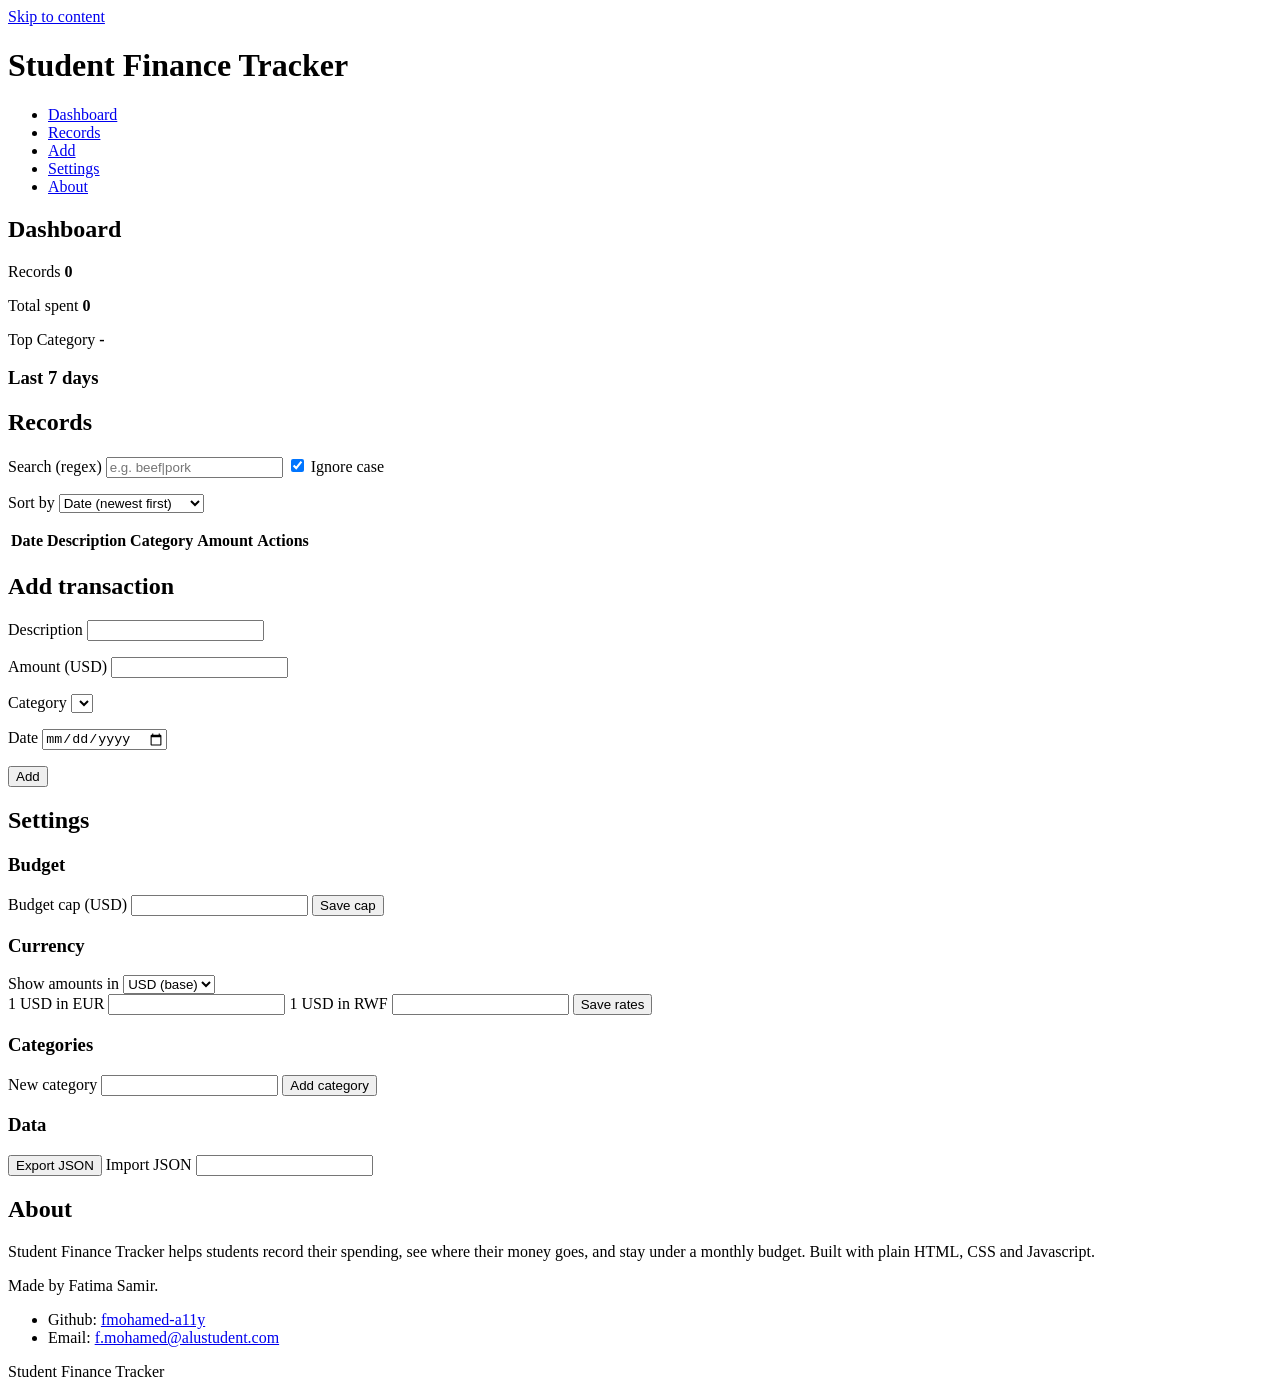
==== index.html @ ebe2731f "finished the main html page for the semantic html milestone" ====
<!DOCTYPE html>
<html lang="en">
<head>
    <meta charset="UTF-8">
    <meta name="viewport" content="width=device-width, initial-scale=1.0">
    <title>Student Finance Tracker</title>
    <link rel="stylesheet" href="styles/main.css">
    <!-- <link rel="icon" href=""> -->
</head>
<body>
    <a href="#main" class="skip-link">Skip to content</a>
    <header>
        <h1>Student Finance Tracker</h1>
        <nav aria-label="Main">
            <ul>
                <li><a href="#dashboard">Dashboard</a></li>
                <li><a href="#records">Records</a></li>
                <li><a href="#add">Add</a></li>
                <li><a href="#settings">Settings</a></li>
                <li><a href="#about">About</a></li>
            </ul>
        </nav>
    </header>

    <main id="main" tabindex="-1">
        <section id="dashboard" aria-labelledby="dashboard-title">
            <h2 id="dashboard-title">Dashboard</h2>
            <div class="stats">
                <p class="stat">Records <strong id="stat-count">0</strong></p>
                <p class="stat">Total spent <strong id="stat-total">0</strong></p>
                <p class="stat">Top Category <strong id="stat-top">-</strong></p>
            </div>
            <h3>Last 7 days</h3>
            <ul id="chart" class="chart" aria-label="spending in the last 7 days"></ul>
            <p id="cap-message" class="cap" role="status" aria-live="polite"></p>
        </section>

        <section id="records" aria-label="records-title">
            <h2 id="records-title">Records</h2>
            <div class="toolbar">
                <label for="search-input">Search (regex)</label>
                <input type="text" name="search" id="search-input" placeholder="e.g. beef|pork">

                <label><input type="checkbox" id="search-case" checked> Ignore case</label>

                <p id="search-error" role="status" aria-live="polite"></p>
                <label for="sort-select">Sort by</label>
                <select id="sort-select">
                    <option value="date-desc">Date (newest first)</option>
                    <option value="date-asc">Date (oldest first)</option>
                    <option value="description-asc">Description (A-Z)</option>
                    <option value="description-desc">Description (A-Z)</option>
                    <option value="amount-asc">Amount (low to high)</option>
                    <option value="amount-desc">Amount (high to low)</option>
                </select>
            </div>
            <p id="records-status" role="status" aria-live="polite"></p>
            <table>
                <thead>
                    <tr>
                        <th scope="col">Date</th>
                        <th scope="col">Description</th>
                        <th scope="col">Category</th>
                        <th scope="col">Amount</th>
                        <th scope="col">Actions</th>
                    </tr>
                </thead>
                <tbody id="records-body"></tbody>
            </table>
            <p id="empty-state" hidden>No transactions yet. Add your first one below.</p>
        </section>

        <section id="add" aria-labelledby="add-title">
            <h2 id="add-title">Add transaction</h2>
            <form id="record-form" novalidate>
                <label for="description">Description</label>
                <input type="text" id="description" aria-describedby="description-error">
                <p id="description-error" class="error"></p>
                <label for="amount">Amount (USD)</label>
                <input type="text" id="amount" inputmode="decimal" aria-describedby="amount-error">
                <p id="amount-error" class="error"></p>
                <label for="category">Category</label>
                <select id="category" aria-describedby="category-error"></select>
                <p id="category-error" class="error"></p>
                <label for="date">Date</label>
                <input type="date" id="date" aria-describedby="date-error">
                <p id="date-error" class="error"></p>
                <button type="submit">Add</button>
                <p id="form-status" role="status" aria-live="polite"></p>
            </form>
        </section>

        <section id="settings" aria-labelledby="settings-title">
            <h2 id="settings-title">Settings</h2>
            <p id="settings-status" role="status" aria-live="polite"></p>
            <h3>Budget</h3>

            <form id="cap-form">
                <label for="cap-input">Budget cap (USD)</label>
                <input type="text" id="cap-input" inputmode="decimal">
                <button type="submit">Save cap</button>
            </form>

            <h3>Currency</h3>
            <label for="Currency-select">Show amounts in</label>
            <select id="currency-select">
                <option value="USD">USD (base)</option>
                <option value="EUR">EUR</option>
                <option value="RWF">RWF</option>
            </select>

            <form id="rates-form">
                <label for="rate-eur">1 USD in EUR</label>
                <input type="text" id="rate-eur" inputmode="decimal">
                <label for="rate-rwf">1 USD in RWF</label>
                <input type="text" id="rate-rwf" inputmode="decimal">
                <button type="submit">Save rates</button>
            </form>
            <h3>Categories</h3>
            <ul id="category-list"></ul>
            <form id="category-form">
                <label for="new-category">New category</label>
                <input type="text" id="new-category">
                <button type="submit">Add category</button>
            </form>
            <h3>Data</h3>
            <button type="button" id="export-btn">Export JSON</button>
            <label for="import-file">Import JSON</label>
            <input type="text" id="import-file" accept=".json,application/json">
        </section>

        <section id="about" aria-labelledby="about-title">
            <h2 id="about-title">About</h2>
            <p>Student Finance Tracker helps students record their spending, see where their money goes, and stay under a monthly budget. Built with plain HTML, CSS and Javascript.</p>
            <p>Made by Fatima Samir.</p>
            <ul>
                <li>Github: <a href="https://github.com/fmohamed-a11y">fmohamed-a11y</a></li>
                <li>Email: <a href="mailto:f.mohamed@alustudent.com">f.mohamed@alustudent.com</a></li>
            </ul>
        </section>
    </main>
    <footer><p>Student Finance Tracker</p></footer>
    <script type="module" src="scripts/main.js"></script>
</body>
</html>
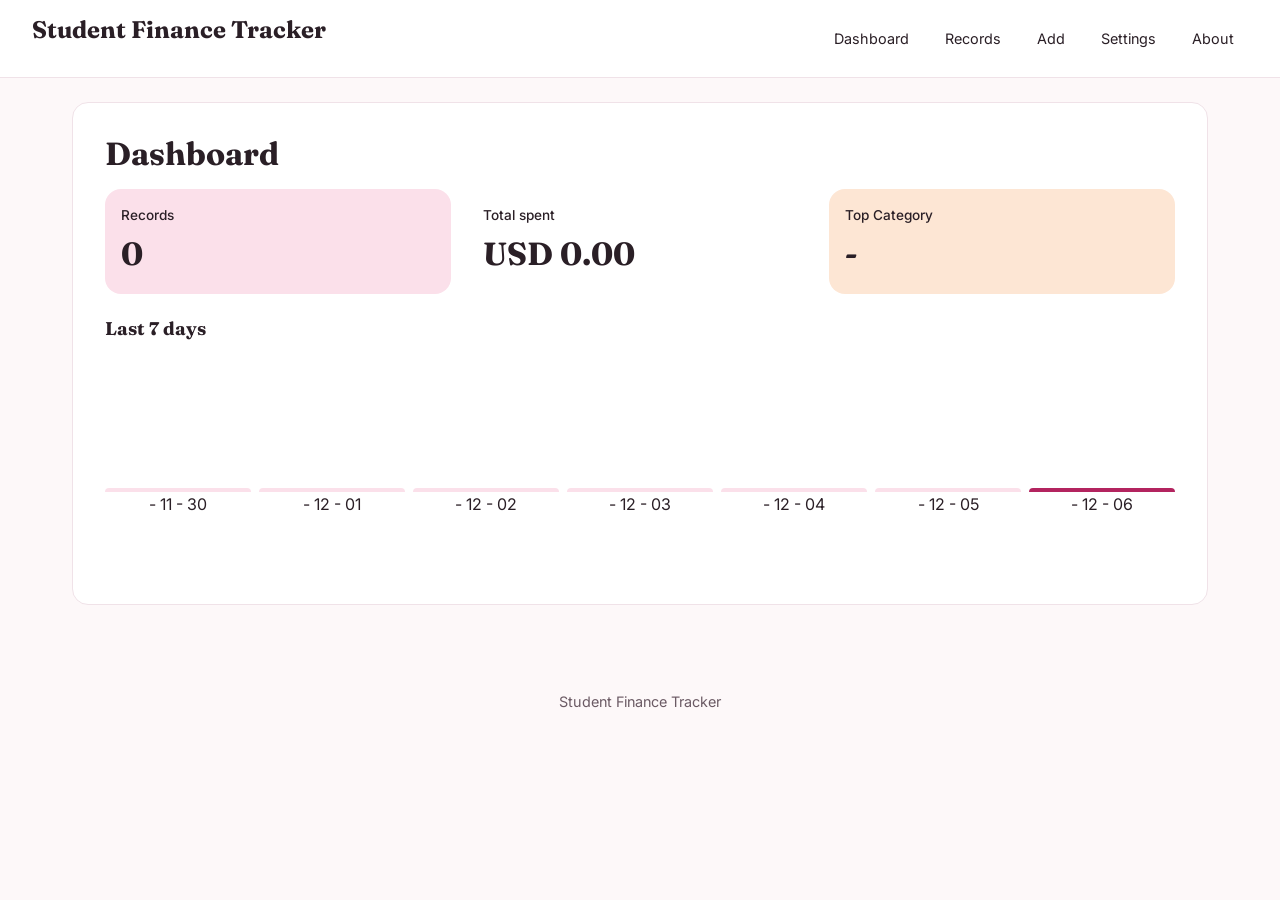
==== commit 3865272f: "updated the import file field to be a file type" ====
--- a/index.html
+++ b/index.html
@@ -76,15 +76,19 @@
                 <label for="description">Description</label>
                 <input type="text" id="description" aria-describedby="description-error">
                 <p id="description-error" class="error"></p>
+
                 <label for="amount">Amount (USD)</label>
                 <input type="text" id="amount" inputmode="decimal" aria-describedby="amount-error">
                 <p id="amount-error" class="error"></p>
+
                 <label for="category">Category</label>
                 <select id="category" aria-describedby="category-error"></select>
                 <p id="category-error" class="error"></p>
+
                 <label for="date">Date</label>
                 <input type="date" id="date" aria-describedby="date-error">
                 <p id="date-error" class="error"></p>
+                
                 <button type="submit">Add</button>
                 <p id="form-status" role="status" aria-live="polite"></p>
             </form>
@@ -126,7 +130,7 @@
             <h3>Data</h3>
             <button type="button" id="export-btn">Export JSON</button>
             <label for="import-file">Import JSON</label>
-            <input type="text" id="import-file" accept=".json,application/json">
+            <input type="file" id="import-file" accept=".json,application/json">
         </section>
 
         <section id="about" aria-labelledby="about-title">
--- a/styles/main.css
+++ b/styles/main.css
@@ -0,0 +1,539 @@
+@import url('https://fonts.googleapis.com/css2?family=Fraunces:opsz,wght@9..144,600&family=Inter:wght@400;500;600&display=swap');
+
+:root {
+    --bg: #fdf8f9;
+    --surface: #ffffff;
+    --border: #f0e2e8;
+    --pink: #fbe0ea;
+    --lavender: #ece5f8;
+    --peach: #fde6d4;
+    --mint: #dff2e6;
+    --primary: #b3245f;
+    --primary-dark: #8f1a4b;
+    --text: #2a1f26;
+    --muted: #6b5a64;
+    --error: #c0263f;
+    --success: #2c7349;
+    --highlight: #fde68a;
+    --focus: #7c3aed;
+    --radius: 16px;
+    --radius-small: 10px;
+    --space-1: 8px;
+    --space-2: 16px;
+    --space-3: 24px;
+    --space-4: 32px;
+    --font-heading: 'Fraunces', Georgia, serif;
+    --font-body: 'Inter', system-ui, sans-serif; 
+}
+
+* {
+    box-sizing: border-box;
+}
+
+body {
+    margin: 0;
+    background: var(--bg);
+    color: var(--text);
+    font-family: var(--font-body);
+    font-size: 16px;
+    line-height: 1.5;
+}
+
+h1, h2, h3 {
+    font-family: var(--font-heading);
+    line-height: 1.2;
+    margin: 0 0 var(--space-2);
+}
+
+h1 {
+    font-size: 1.5rem;
+}
+h2 {
+    font-size: 1.75rem;
+}
+h3 {
+    font-size: 1.15rem;
+}
+
+section h3 {
+    margin-top: var(--space-3);
+}
+
+a {
+    color: var(--primary);
+}
+
+:focus-visible {
+    outline: 3px solid var(--focus);
+    outline-offset: 2px;
+}
+
+.visually-hidden {
+    position: absolute;
+    width: 1px;
+    height: 1px;
+    overflow: hidden;
+    clip: rect(0 0 0 0);
+    white-space: nowrap;
+}
+
+.skip-link {
+    position: absolute;
+    top: -100px;
+    left: var(--space-2);
+    background: var(--primary);
+    color: #fff;
+    padding: var(--space-1) var(--space-2);
+    border-radius: var(--radius-small);
+    z-index: 10;
+    transition: top 0.2s ease;
+}
+
+.skip-link:focus {
+    top: var(--space-2);
+}
+
+header {
+    background: var(--surface);
+    border-bottom: 1px solid var(--border);
+    padding: var(--space-2);
+}
+
+nav ul {
+    list-style: none;
+    margin: var(--space-1) 0 0;
+    padding: 0;
+    display: flex;
+    flex-wrap: wrap;
+    gap: var(--space-1);
+}
+
+nav a {
+    display: inline-block;
+    padding: 6px 14px;
+    border-radius: 1000px;
+    color: var(--text);
+    text-decoration: none;
+    font-size: 0.9rem;
+    transition: background 0.2s ease;
+}
+
+nav a:hover, nav a:focus-visible {
+    background: var(--pink);
+}
+
+main {
+    padding: var(--space-2);
+    max-width: 1200px;
+    margin: 0 auto;
+}
+
+main:focus {
+    outline: none;
+}
+/*
+main > section:target, main:not(:has(section:target)) > #dashboard {
+    display: none;
+}
+*/
+/*
+body:not(:has(section:target)) nav a[href="#dashboard"],
+body:has(#dashboard:target) nav a[href="#dashboard"],
+body:has(#records:target) nav a[href="#records"],
+body:has(#add:target) nav a[href="#add"],
+body:has(#settings:target) nav a[href="#settings"],
+body:has(#about:target) nav a[href="#about"] {
+    background: var(--pink);
+    color: var(--primary);
+}
+*/
+
+main > section {
+    display: none;
+}
+
+main > section:target {
+    display: block;
+}
+
+main:not(:has(> section:target)) > #dashboard {
+    display: block;
+}
+
+section {
+    background: var(--surface);
+    border: 1px solid var(--border);
+    border-radius: var(--radius);
+    padding: var(--space-3) var(--space-2);
+    margin-bottom: var(--space-3);
+}
+
+.stats {
+    display: flex;
+    flex-direction: column;
+    gap: var(--space-2);
+    margin-bottom: var(--space-3);
+}
+
+.stat {
+    margin: 0;
+    padding: var(--space-2);
+    border-radius: var(--radius);
+    font-size: 0.85rem;
+    font-weight: 500;
+    flex: 1;
+}
+
+.stat:nth-child(1) { background: var(--pink); }
+.stat:nth-child(2) { background: var(--lavendar); }
+.stat:nth-child(3) { background: var(--peach); }
+.stat strong {
+    display: block;
+    font-family: var(--font-heading);
+    font-size: 2rem;
+    margin-top: 4px;
+}
+
+.chart {
+    list-style: none;
+    margin: 0 0 var(--space-3);
+    padding: 0;
+    height: 160px;
+    display: flex;
+    align-items: flex-end;
+    gap: var(--space-1);
+}
+
+.bar-item {
+    flex: 1;
+    height: 100%;
+    display: flex;
+    flex-direction: column;
+    justify-content: flex-end;
+    align-items: center;
+}
+
+.bar {
+    width: 100%;
+    min-height: 4px;
+    background: var(--pink);
+    border-radius: 6px 6px 0 0;
+    transition: height 0.4s ease;
+}
+
+.bar-item:last-child .bar {
+    background: var(--primary);
+}
+
+.bar-label {
+    font-size: 0.75rem;
+    color: var(--muted);
+    margin-top: 4px;
+}
+
+.cap {
+    margin: 0;
+    padding: var(--space-2);
+    border-radius: var(--radius);
+    font-weight: 600;
+}
+
+.cap.under {
+    background: var(--mint);
+    color: var(--success);
+}
+
+.cap.over {
+    background: #fff1f3;
+    color: var(--error);
+    border: 2px solid var(--error);
+}
+
+label {
+    display: block;
+    font-size: 0.9rem;
+    font-weight: 600;
+    margin: var(--space-2) 0 6px;
+}
+
+input[type="text"], input[type="date"], select {
+    width: 100%;
+    padding: 10px 12px;
+    font: inherit;
+    color: var(--text);
+    background: var(--surface);
+    border: 1px solid var(--border);
+    border-radius: var(--radius-small);
+}
+
+input[aria-invalid="true"] {
+    border: 2px solid var(--error);
+    background: #fff5f6;
+}
+
+.error {
+    color: var(--error);
+    font-size: 0.85rem;
+    min-height: 1.2em;
+    margin: 4px 0 0;
+}
+
+button {
+    font: inherit;
+    font-weight: 600;
+    cursor: pointer;
+    padding: 10px 18px;
+    border-radius: 1000px;
+    border: 1px solid var(--primary);
+    background: var(--primary);
+    color: #fff;
+    margin-top: var(--space-2);
+    transition: background 0.2s ease, transform 0.1s ease;
+}
+
+button:hover {
+    background: var(--primary-dark);
+}
+button:active {
+    transform: scale(0.97);
+}
+[role="status"] {
+    min-height: 1.2em;
+    color: var(--muted);
+    font-size: 0.9rem;
+}
+
+.toolbar {
+    background: var(--bg);
+    border-radius: var(--radius);
+    padding: var(--space-2);
+    margin-bottom: var(--space-2);
+}
+
+.toolbar label:has(input[type="checkbox"]) {
+    display: flex;
+    align-items: center;
+    gap: var(--space-1);
+    font-weight: 500;
+}
+
+#search-error {
+    color: var(--error);
+}
+
+mark {
+    background: var(--highlight);
+    color: var(--text);
+    padding: 0 2px;
+    border-radius: 3px;
+}
+
+table {
+    width: 100%;
+    border-collapse: collapse
+}
+
+thead {
+    position: absolute;
+    width: 1px;
+    height: 1px;
+    overflow: hidden;
+    clip: rect(0 0 0 0);
+}
+
+tbody tr {
+    display: block;
+    border: 1px solid var(--border);
+    border-radius: var(--radius);
+    padding: var(--space-2);
+    margin-bottom: var(--space-2);
+}
+
+tbody td {
+    display: flex;
+    justify-content: space-between;
+    gap: var(--space-2);
+    padding: 4px 0;
+}
+
+tbody td::before {
+    content: attr(data-label);
+    font-weight: 600;
+    color: var(--muted);
+    font-size: 0.85rem;
+}
+
+td.actions button {
+    margin: 0 0 0 var(--space-1);
+    padding: 6px 14px;
+    font-size: 0.85rem;
+    background: var(--surface);
+    color: var(--text);
+    border-color: var(--border);
+}
+
+td.actions button[data-action="delete"] {
+    color: var(--error);
+}
+
+td.actions button[data-action="save"] {
+    background: var(--primary);
+    color: #fff;
+    border-color: var(--primary);
+}
+
+tr.editing {
+    background: var(--lavendar);
+    border: 2px solid var(--focus);
+}
+
+tr.editing input {
+    max-width: 60%;
+}
+
+#empty-state {
+    background: var(--lavendar);
+    border-radius: var(--radius);
+    padding: var(--space-3);
+    text-align: center;
+    font-weight: 600;
+}
+
+#category-list {
+    display: flex;
+    flex-wrap: wrap;
+    gap: var(--space-1);
+    padding: 0;
+    list-style: none;
+}
+
+#category-list li {
+    background: var(--pink);
+    padding: 4px 12px;
+    border-radius: 1000px;
+    font-size: 0.85rem;
+}
+
+#about {
+    background: var(--pink);
+}
+
+footer {
+    text-align: center;
+    color: var(--muted);
+    padding: var(--space-3);
+    font-size: 0.9rem;
+}
+
+@media (min-width: 768px) {
+    header {
+        display: flex;
+        justify-content: space-between;
+        align-items: center;
+        padding: var(--space-2) var(--space-4);
+    }
+    nav ul {
+        margin: 0;
+    }
+    main {
+        padding: var(--space-3) var(--space-4);
+    }
+    section {
+        padding: var(--space-4);
+    }
+
+    .stats {
+        flex-direction: row;
+        flex-wrap: wrap;
+    }
+
+    .stat {
+        flex: 1 1 calc(50% - var(--space-2))
+    }
+
+    h2 { font-size: 2rem; }
+}
+
+@media (min-width: 1024px) {
+    .stat {
+        flex: 1 1 0;
+    }
+
+    .toolbar {
+        display: flex;
+        flex-wrap: wrap;
+        align-items: center;
+        gap: var(--space-2);
+    }
+
+    .toolbar label {
+        margin: 0;
+    }
+
+    .toolbar input[type="text"], .toolbar select {
+        width: auto;
+        flex: 1;
+    }
+
+    #search-error {
+        flex-basis: 100%;
+        margin: 0;
+    }
+
+    thead {
+        position: static;
+        width: auto;
+        height: auto;
+        overflow: visible;
+        clip: auto;
+    }
+
+    thead th {
+        text-align: left;
+        font-size: 0.8rem;
+        color: var(--muted);
+        background: var(--bg);
+        padding: 12px;
+    }
+
+    tbody tr {
+        display: table-row;
+        border: none;
+        border-bottom: 1px solid var(--border);
+    }
+
+    tbody td {
+        display: table-cell;
+        padding: 12px;
+        vertical-align: middle;
+    }
+
+    tbody td::before {
+        content: none;
+    }
+
+    tr.editing {
+        outline: 2px solid var(--focus);
+    }
+
+    tr.editing input {
+        max-width: 100%;
+    }
+
+    #record-form {
+        /*display: grid;
+        grid-template-columns: 1fr 1fr;
+        column-gap: var(--space-3);*/
+    }
+
+    #record-form button, #record-form #form-status {
+        grid-column: 1 / -1;
+        justify-self: start;
+    }
+}
+
+@media (preferes-reduced-motion: reduce) {
+    * {
+        transition: none !important;
+    }
+}
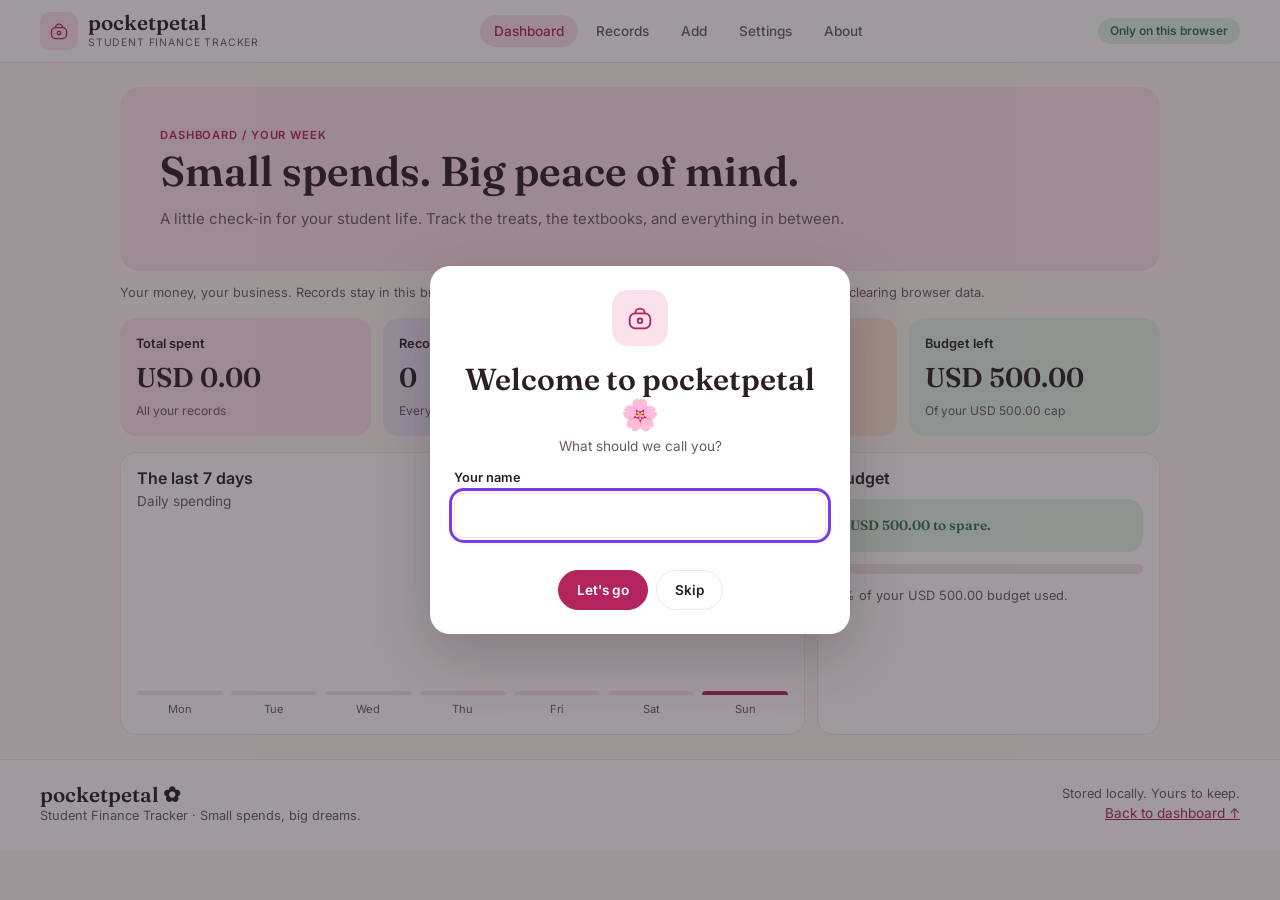
==== commit dbee236c: "updating remaing files" ====
--- a/index.html
+++ b/index.html
@@ -1,149 +1,306 @@
 <!DOCTYPE html>
 <html lang="en">
 <head>
-    <meta charset="UTF-8">
-    <meta name="viewport" content="width=device-width, initial-scale=1.0">
-    <title>Student Finance Tracker</title>
-    <link rel="stylesheet" href="styles/main.css">
-    <!-- <link rel="icon" href=""> -->
+  <meta charset="UTF-8">
+  <meta name="viewport" content="width=device-width, initial-scale=1.0">
+  <meta name="author" content="Fatma Samir">
+  <title>pocketpetal · Student Finance Tracker</title>
+  <link rel="icon" href="data:,">
+  <link rel="stylesheet" href="styles/main.css">
 </head>
 <body>
-    <a href="#main" class="skip-link">Skip to content</a>
-    <header>
-        <h1>Student Finance Tracker</h1>
-        <nav aria-label="Main">
-            <ul>
-                <li><a href="#dashboard">Dashboard</a></li>
-                <li><a href="#records">Records</a></li>
-                <li><a href="#add">Add</a></li>
-                <li><a href="#settings">Settings</a></li>
-                <li><a href="#about">About</a></li>
-            </ul>
-        </nav>
-    </header>
-
-    <main id="main" tabindex="-1">
-        <section id="dashboard" aria-labelledby="dashboard-title">
-            <h2 id="dashboard-title">Dashboard</h2>
-            <div class="stats">
-                <p class="stat">Records <strong id="stat-count">0</strong></p>
-                <p class="stat">Total spent <strong id="stat-total">0</strong></p>
-                <p class="stat">Top Category <strong id="stat-top">-</strong></p>
-            </div>
-            <h3>Last 7 days</h3>
-            <ul id="chart" class="chart" aria-label="spending in the last 7 days"></ul>
-            <p id="cap-message" class="cap" role="status" aria-live="polite"></p>
-        </section>
-
-        <section id="records" aria-label="records-title">
-            <h2 id="records-title">Records</h2>
-            <div class="toolbar">
-                <label for="search-input">Search (regex)</label>
-                <input type="text" name="search" id="search-input" placeholder="e.g. beef|pork">
-
-                <label><input type="checkbox" id="search-case" checked> Ignore case</label>
-
-                <p id="search-error" role="status" aria-live="polite"></p>
-                <label for="sort-select">Sort by</label>
-                <select id="sort-select">
-                    <option value="date-desc">Date (newest first)</option>
-                    <option value="date-asc">Date (oldest first)</option>
-                    <option value="description-asc">Description (A-Z)</option>
-                    <option value="description-desc">Description (A-Z)</option>
-                    <option value="amount-asc">Amount (low to high)</option>
-                    <option value="amount-desc">Amount (high to low)</option>
-                </select>
-            </div>
-            <p id="records-status" role="status" aria-live="polite"></p>
-            <table>
-                <thead>
-                    <tr>
-                        <th scope="col">Date</th>
-                        <th scope="col">Description</th>
-                        <th scope="col">Category</th>
-                        <th scope="col">Amount</th>
-                        <th scope="col">Actions</th>
-                    </tr>
-                </thead>
-                <tbody id="records-body"></tbody>
-            </table>
-            <p id="empty-state" hidden>No transactions yet. Add your first one below.</p>
-        </section>
-
-        <section id="add" aria-labelledby="add-title">
-            <h2 id="add-title">Add transaction</h2>
-            <form id="record-form" novalidate>
-                <label for="description">Description</label>
-                <input type="text" id="description" aria-describedby="description-error">
-                <p id="description-error" class="error"></p>
-
-                <label for="amount">Amount (USD)</label>
-                <input type="text" id="amount" inputmode="decimal" aria-describedby="amount-error">
-                <p id="amount-error" class="error"></p>
-
-                <label for="category">Category</label>
-                <select id="category" aria-describedby="category-error"></select>
-                <p id="category-error" class="error"></p>
-
-                <label for="date">Date</label>
-                <input type="date" id="date" aria-describedby="date-error">
-                <p id="date-error" class="error"></p>
-                
-                <button type="submit">Add</button>
-                <p id="form-status" role="status" aria-live="polite"></p>
-            </form>
-        </section>
-
-        <section id="settings" aria-labelledby="settings-title">
-            <h2 id="settings-title">Settings</h2>
-            <p id="settings-status" role="status" aria-live="polite"></p>
-            <h3>Budget</h3>
-
-            <form id="cap-form">
-                <label for="cap-input">Budget cap (USD)</label>
-                <input type="text" id="cap-input" inputmode="decimal">
-                <button type="submit">Save cap</button>
-            </form>
-
-            <h3>Currency</h3>
-            <label for="Currency-select">Show amounts in</label>
-            <select id="currency-select">
-                <option value="USD">USD (base)</option>
-                <option value="EUR">EUR</option>
-                <option value="RWF">RWF</option>
+  <a href="#main" class="skip-link">Skip to content</a>
+
+  <header class="site-header">
+    <a href="#dashboard" class="brand">
+      <span class="brand-icon" aria-hidden="true">
+        <svg viewBox="0 0 32 32" width="22" height="22" fill="none" stroke="currentColor" stroke-width="2" stroke-linecap="round" stroke-linejoin="round">
+          <path d="M11 11a5 5 0 0 1 10 0"/>
+          <rect x="5" y="11" width="22" height="16" rx="6"/>
+          <circle cx="16" cy="19" r="2.5"/>
+        </svg>
+      </span>
+      <span>
+        <span class="brand-name">pocketpetal</span>
+        <span class="brand-sub">Student Finance Tracker</span>
+      </span>
+    </a>
+    <nav aria-label="Main">
+      <ul>
+        <li><a href="#dashboard">Dashboard</a></li>
+        <li><a href="#records">Records</a></li>
+        <li><a href="#add">Add</a></li>
+        <li><a href="#settings">Settings</a></li>
+        <li><a href="#about">About</a></li>
+      </ul>
+    </nav>
+    <p class="badge badge-mint">Only on this browser</p>
+  </header>
+
+  <main id="main" tabindex="-1">
+    <section id="dashboard" aria-labelledby="dashboard-title">
+      <div class="hero">
+        <p class="eyebrow">Dashboard / Your week</p>
+        <h1 id="dashboard-title">Small spends. Big peace of mind.</h1>
+        <p class="hero-text">A little check-in for your student life. Track the treats, the textbooks, and everything in between.</p>
+      </div>
+      <p class="note">Your money, your business. Records stay in this browser, with no account and no cloud sync. Export a backup before clearing browser data.</p>
+
+      <div class="stats">
+        <p class="stat stat-pink"><span class="stat-label">Total spent</span><strong id="stat-total">0</strong><span class="stat-note">All your records</span></p>
+        <p class="stat stat-lavender"><span class="stat-label">Records</span><strong id="stat-count">0</strong><span class="stat-note">Every little spend counts</span></p>
+        <p class="stat stat-peach"><span class="stat-label">Top category</span><strong id="stat-top">-</strong><span class="stat-note">Where most money went</span></p>
+        <p class="stat stat-mint"><span class="stat-label">Budget left</span><strong id="stat-left">0</strong><span class="stat-note" id="stat-left-note">Of your cap</span></p>
+      </div>
+
+      <div class="dash-grid">
+        <div class="card">
+          <h2 class="card-title">The last 7 days</h2>
+          <p class="card-sub">Daily spending</p>
+          <ul id="chart" class="chart" aria-label="Spending in the last 7 days"></ul>
+        </div>
+        <div class="card cap-card">
+          <h2 class="card-title">Budget</h2>
+          <p id="cap-message" class="cap" role="status" aria-live="polite"></p>
+          <div class="progress" aria-hidden="true"><span id="cap-bar" class="progress-bar"></span></div>
+          <p id="cap-detail" class="small"></p>
+        </div>
+      </div>
+    </section>
+
+    <section id="records" aria-labelledby="records-title">
+      <div class="section-head">
+        <span class="section-number" aria-hidden="true">02</span>
+        <div>
+          <p class="eyebrow">Records</p>
+          <h2 id="records-title">Your spending diary</h2>
+          <p class="section-sub">Find a spend, make a tweak, keep the story tidy.</p>
+        </div>
+      </div>
+
+      <div class="card toolbar">
+        <div class="field field-grow">
+          <label for="search-input">Search &amp; highlight (regex)</label>
+          <input type="text" id="search-input" placeholder="e.g. coffee|tea">
+        </div>
+        <div class="field">
+          <label for="sort-select">Sort by</label>
+          <select id="sort-select">
+            <option value="date-desc">Date (newest first)</option>
+            <option value="date-asc">Date (oldest first)</option>
+            <option value="description-asc">Description (A-Z)</option>
+            <option value="description-desc">Description (Z-A)</option>
+            <option value="amount-asc">Amount (low to high)</option>
+            <option value="amount-desc">Amount (high to low)</option>
+          </select>
+        </div>
+        <label class="check"><input type="checkbox" id="search-case" checked> Ignore case</label>
+        <p id="search-error" class="error" role="status" aria-live="polite"></p>
+      </div>
+
+      <p id="records-status" role="status" aria-live="polite"></p>
+
+      <div class="card table-card">
+        <table>
+          <thead>
+            <tr><th scope="col">Date</th><th scope="col">Description</th><th scope="col">Category</th><th scope="col">Amount</th><th scope="col">Actions</th></tr>
+          </thead>
+          <tbody id="records-body"></tbody>
+        </table>
+        <p id="records-total" class="table-total"></p>
+      </div>
+
+      <div id="empty-state" class="empty" hidden>
+        <p class="eyebrow">A fresh diary</p>
+        <p class="empty-title">No records yet. Your first spend starts the story.</p>
+        <a href="#add" class="button-link">Add first spend</a>
+      </div>
+    </section>
+
+    <section id="add" aria-labelledby="add-title">
+      <div class="section-head">
+        <span class="section-number" aria-hidden="true">03</span>
+        <div>
+          <p class="eyebrow">Add transaction</p>
+          <h2 id="add-title">Log a little spend</h2>
+          <p class="section-sub">The small stuff adds up. Give it a place in your diary.</p>
+        </div>
+      </div>
+
+      <div class="add-grid">
+        <form id="record-form" class="card" novalidate>
+          <div class="field form-wide">
+            <label for="description">Description</label>
+            <input type="text" id="description" aria-describedby="description-error">
+            <p id="description-error" class="error"></p>
+          </div>
+          <div class="field">
+            <label for="amount">Amount (USD)</label>
+            <input type="text" id="amount" inputmode="decimal" aria-describedby="amount-error">
+            <p id="amount-error" class="error"></p>
+          </div>
+          <div class="field">
+            <label for="category">Category</label>
+            <select id="category" aria-describedby="category-error"></select>
+            <p id="category-error" class="error"></p>
+          </div>
+          <div class="field">
+            <label for="date">Date</label>
+            <input type="date" id="date" aria-describedby="date-error">
+            <p id="date-error" class="error"></p>
+          </div>
+          <div class="form-wide">
+            <button type="submit">Add transaction</button>
+            <p id="form-status" role="status" aria-live="polite"></p>
+          </div>
+        </form>
+
+        <aside class="tip" aria-label="Tip">
+          <span class="tip-icon" aria-hidden="true">✿</span>
+          <h3>Tiny habits, happy wallet.</h3>
+          <p>Log it while it's fresh. Your saved spend updates the diary, chart, and budget together.</p>
+        </aside>
+      </div>
+    </section>
+
+    <section id="settings" aria-labelledby="settings-title">
+      <div class="section-head">
+        <span class="section-number" aria-hidden="true">04</span>
+        <div>
+          <p class="eyebrow">Settings</p>
+          <h2 id="settings-title">Make it yours</h2>
+          <p class="section-sub">A budget that fits your life, not the other way around.</p>
+        </div>
+      </div>
+
+      <p id="settings-status" role="status" aria-live="polite"></p>
+
+      <div class="settings-grid">
+        <div class="card">
+          <h3>Your name</h3>
+          <form id="name-form">
+            <label for="name-input">Name</label>
+            <input type="text" id="name-input">
+            <button type="submit">Save name</button>
+          </form>
+        </div>
+
+        <div class="card">
+          <h3>Budget &amp; gentle warnings</h3>
+          <form id="cap-form">
+            <label for="cap-input">Budget cap (USD)</label>
+            <input type="text" id="cap-input" inputmode="decimal">
+            <label for="warn-select">Warn me at</label>
+            <select id="warn-select">
+              <option value="50">50% of my budget</option>
+              <option value="75">75% of my budget</option>
+              <option value="90">90% of my budget</option>
             </select>
-
-            <form id="rates-form">
-                <label for="rate-eur">1 USD in EUR</label>
-                <input type="text" id="rate-eur" inputmode="decimal">
-                <label for="rate-rwf">1 USD in RWF</label>
-                <input type="text" id="rate-rwf" inputmode="decimal">
-                <button type="submit">Save rates</button>
-            </form>
-            <h3>Categories</h3>
-            <ul id="category-list"></ul>
-            <form id="category-form">
-                <label for="new-category">New category</label>
-                <input type="text" id="new-category">
-                <button type="submit">Add category</button>
-            </form>
-            <h3>Data</h3>
-            <button type="button" id="export-btn">Export JSON</button>
-            <label for="import-file">Import JSON</label>
-            <input type="file" id="import-file" accept=".json,application/json">
-        </section>
-
-        <section id="about" aria-labelledby="about-title">
-            <h2 id="about-title">About</h2>
-            <p>Student Finance Tracker helps students record their spending, see where their money goes, and stay under a monthly budget. Built with plain HTML, CSS and Javascript.</p>
-            <p>Made by Fatima Samir.</p>
-            <ul>
-                <li>Github: <a href="https://github.com/fmohamed-a11y">fmohamed-a11y</a></li>
-                <li>Email: <a href="mailto:f.mohamed@alustudent.com">f.mohamed@alustudent.com</a></li>
-            </ul>
-        </section>
-    </main>
-    <footer><p>Student Finance Tracker</p></footer>
-    <script type="module" src="scripts/main.js"></script>
+            <button type="submit">Save budget</button>
+          </form>
+        </div>
+
+        <div class="card">
+          <h3>Currencies &amp; rates</h3>
+          <label for="currency-select">Show amounts in</label>
+          <select id="currency-select">
+            <option value="USD">USD (base)</option>
+            <option value="EUR">EUR</option>
+            <option value="RWF">RWF</option>
+          </select>
+          <form id="rates-form">
+            <label for="rate-eur">1 USD in EUR</label>
+            <input type="text" id="rate-eur" inputmode="decimal">
+            <label for="rate-rwf">1 USD in RWF</label>
+            <input type="text" id="rate-rwf" inputmode="decimal">
+            <button type="submit">Save rates</button>
+          </form>
+        </div>
+
+        <div class="card">
+          <h3>Your categories</h3>
+          <ul id="category-list" class="pill-list"></ul>
+          <form id="category-form">
+            <label for="new-category">New category name</label>
+            <input type="text" id="new-category" placeholder="e.g. Personal care">
+            <button type="submit">Add category</button>
+          </form>
+        </div>
+
+        <div class="card card-wide">
+          <h3>Import, export &amp; a little safety net</h3>
+          <p class="card-sub">Browser-only means no automatic recovery. Keep a copy somewhere safe.</p>
+          <button type="button" id="sample-btn">Load sample data</button>
+          <button type="button" id="export-btn">Export JSON</button>
+          <label for="import-file">Restore a JSON backup</label>
+          <input type="file" id="import-file" accept=".json,application/json">
+          <p class="habit"><span class="chip">Suggested habit</span> Make Sunday your backup day. A tiny export is a big safety net.</p>
+        </div>
+      </div>
+    </section>
+
+    <section id="about" aria-labelledby="about-title">
+      <div class="section-head">
+        <span class="section-number" aria-hidden="true">05</span>
+        <div>
+          <p class="eyebrow">About</p>
+          <h2 id="about-title">A pocket-sized bit of calm</h2>
+          <p class="section-sub">About pocketpetal, your student finance tracker</p>
+        </div>
+      </div>
+
+      <div class="about-card">
+        <div>
+          <h3>Less money stress. More student life.</h3>
+          <p>pocketpetal is a one-page spending diary for students. Record purchases, see where your money goes, and get a nudge before you go over budget. Built with plain (vanilla) HTML, CSS and JavaScript.</p>
+          <p class="small">Nothing is sent to a server. Clearing site data removes your records, so your exported JSON backup is your way back.</p>
+        </div>
+        <div class="contact">
+          <h3>Contact</h3>
+          <p>Made by Fatma Samir.</p>
+          <ul>
+            <li>GitHub: <a href="https://github.com/fmohamed-a11y">fmohamed-a11y</a></li>
+            <li>Email: <a href="mailto:f.mohamed@alustudent.com">f.mohamed@alustudent.com</a></li>
+          </ul>
+        </div>
+      </div>
+    </section>
+  </main>
+
+  <footer class="site-footer">
+    <div>
+      <p class="brand-name">pocketpetal ✿</p>
+      <p class="small">Student Finance Tracker · Small spends, big dreams.</p>
+    </div>
+    <div class="footer-right">
+      <p class="small">Stored locally. Yours to keep.</p>
+      <a href="#dashboard">Back to dashboard ↑</a>
+    </div>
+  </footer>
+
+  <dialog id="welcome" class="welcome" aria-labelledby="welcome-title">
+    <form id="welcome-form" novalidate>
+      <span class="brand-icon brand-icon-large" aria-hidden="true">
+        <svg viewBox="0 0 32 32" width="30" height="30" fill="none" stroke="currentColor" stroke-width="2" stroke-linecap="round" stroke-linejoin="round">
+          <path d="M11 11a5 5 0 0 1 10 0"/>
+          <rect x="5" y="11" width="22" height="16" rx="6"/>
+          <circle cx="16" cy="19" r="2.5"/>
+        </svg>
+      </span>
+      <h2 id="welcome-title">Welcome to pocketpetal 🌸</h2>
+      <p class="card-sub">What should we call you?</p>
+      <label for="welcome-name">Your name</label>
+      <input type="text" id="welcome-name" aria-describedby="welcome-error" autocomplete="given-name">
+      <p id="welcome-error" class="error" role="status" aria-live="polite"></p>
+      <div class="dialog-actions">
+        <button type="submit">Let's go</button>
+        <button type="button" id="welcome-skip" class="button-ghost">Skip</button>
+      </div>
+    </form>
+  </dialog>
+
+  <div id="toast" class="toast" role="status" aria-live="polite"></div>
+
+  <script type="module" src="scripts/main.js"></script>
 </body>
 </html>
--- a/styles/main.css
+++ b/styles/main.css
@@ -1,539 +1,1041 @@
 @import url('https://fonts.googleapis.com/css2?family=Fraunces:opsz,wght@9..144,600&family=Inter:wght@400;500;600&display=swap');
 
 :root {
-    --bg: #fdf8f9;
-    --surface: #ffffff;
-    --border: #f0e2e8;
-    --pink: #fbe0ea;
-    --lavender: #ece5f8;
-    --peach: #fde6d4;
-    --mint: #dff2e6;
-    --primary: #b3245f;
-    --primary-dark: #8f1a4b;
-    --text: #2a1f26;
-    --muted: #6b5a64;
-    --error: #c0263f;
-    --success: #2c7349;
-    --highlight: #fde68a;
-    --focus: #7c3aed;
-    --radius: 16px;
-    --radius-small: 10px;
-    --space-1: 8px;
-    --space-2: 16px;
-    --space-3: 24px;
-    --space-4: 32px;
-    --font-heading: 'Fraunces', Georgia, serif;
-    --font-body: 'Inter', system-ui, sans-serif; 
+  --bg: #fcf7f5;
+  --surface: #ffffff;
+  --border: #f1e4e8;
+
+  --pink: #fbe1ec;
+  --lavender: #ede6f9;
+  --peach: #fde5d6;
+  --mint: #def3e7;
+  --yellow: #fdf0a8;
+  --amber: #fff4d6;
+  --amber-text: #8a5a00;
+
+  --primary: #b3245f;
+  --primary-dark: #8f1a4b;
+  --text: #2a1f26;
+  --muted: #6b5a64;
+  --error: #c0263f;
+  --success: #2c7349;
+  --focus: #7c3aed;
+
+  --radius: 16px;
+  --radius-small: 10px;
+  --space-1: 8px;
+  --space-2: 16px;
+  --space-3: 24px;
+  --space-4: 40px;
+
+  --font-heading: 'Fraunces', Georgia, serif;
+  --font-body: 'Inter', system-ui, sans-serif;
 }
 
 * {
-    box-sizing: border-box;
+  box-sizing: border-box;
+}
+
+html {
+  scroll-behavior: smooth;
 }
 
 body {
-    margin: 0;
-    background: var(--bg);
-    color: var(--text);
-    font-family: var(--font-body);
-    font-size: 16px;
-    line-height: 1.5;
-}
-
-h1, h2, h3 {
-    font-family: var(--font-heading);
-    line-height: 1.2;
-    margin: 0 0 var(--space-2);
-}
-
-h1 {
-    font-size: 1.5rem;
-}
-h2 {
-    font-size: 1.75rem;
-}
+  margin: 0;
+  background: var(--bg);
+  color: var(--text);
+  font-family: var(--font-body);
+  font-size: 15px;
+  line-height: 1.5;
+}
+
+h1,
+h2,
 h3 {
-    font-size: 1.15rem;
-}
-
-section h3 {
-    margin-top: var(--space-3);
+  font-family: var(--font-heading);
+  font-weight: 600;
+  line-height: 1.15;
+  margin: 0;
+}
+
+h1 { font-size: 2rem; }
+h2 { font-size: 1.6rem; }
+h3 { font-size: 1.1rem; margin-bottom: var(--space-1); }
+
+p {
+  margin: 0;
 }
 
 a {
-    color: var(--primary);
+  color: var(--primary);
 }
 
 :focus-visible {
-    outline: 3px solid var(--focus);
-    outline-offset: 2px;
+  outline: 3px solid var(--focus);
+  outline-offset: 2px;
 }
 
 .visually-hidden {
-    position: absolute;
-    width: 1px;
-    height: 1px;
-    overflow: hidden;
-    clip: rect(0 0 0 0);
-    white-space: nowrap;
+  position: absolute;
+  width: 1px;
+  height: 1px;
+  overflow: hidden;
+  clip: rect(0 0 0 0);
+  white-space: nowrap;
 }
 
 .skip-link {
-    position: absolute;
-    top: -100px;
-    left: var(--space-2);
-    background: var(--primary);
-    color: #fff;
-    padding: var(--space-1) var(--space-2);
-    border-radius: var(--radius-small);
-    z-index: 10;
-    transition: top 0.2s ease;
+  position: absolute;
+  top: -100px;
+  left: var(--space-2);
+  background: var(--primary);
+  color: #fff;
+  padding: var(--space-1) var(--space-2);
+  border-radius: var(--radius-small);
+  z-index: 60;
+  transition: top 0.2s ease;
 }
 
 .skip-link:focus {
-    top: var(--space-2);
-}
-
-header {
-    background: var(--surface);
-    border-bottom: 1px solid var(--border);
-    padding: var(--space-2);
+  top: var(--space-2);
+}
+
+.site-header {
+  position: sticky;
+  top: 0;
+  z-index: 20;
+  display: flex;
+  flex-wrap: wrap;
+  align-items: center;
+  justify-content: space-between;
+  gap: 12px var(--space-2);
+  background: var(--surface);
+  border-bottom: 1px solid var(--border);
+  padding: 12px var(--space-2);
+}
+
+.brand {
+  display: flex;
+  align-items: center;
+  gap: 10px;
+  color: var(--text);
+  text-decoration: none;
+}
+
+.brand-icon {
+  display: grid;
+  place-items: center;
+  width: 38px;
+  height: 38px;
+  border-radius: var(--radius-small);
+  background: var(--pink);
+  color: var(--primary);
+}
+
+.brand-icon-large {
+  width: 56px;
+  height: 56px;
+  border-radius: var(--radius);
+  margin: 0 auto var(--space-2);
+}
+
+.brand-name {
+  display: block;
+  font-family: var(--font-heading);
+  font-size: 1.3rem;
+  font-weight: 600;
+  line-height: 1.1;
+}
+
+.brand-sub {
+  display: block;
+  font-size: 0.65rem;
+  letter-spacing: 0.08em;
+  text-transform: uppercase;
+  color: var(--muted);
+}
+
+nav {
+  order: 3;
+  width: 100%;
 }
 
 nav ul {
-    list-style: none;
-    margin: var(--space-1) 0 0;
-    padding: 0;
-    display: flex;
-    flex-wrap: wrap;
-    gap: var(--space-1);
+  list-style: none;
+  margin: 0;
+  padding: 0;
+  display: flex;
+  flex-wrap: wrap;
+  gap: 4px;
 }
 
 nav a {
-    display: inline-block;
-    padding: 6px 14px;
-    border-radius: 1000px;
-    color: var(--text);
-    text-decoration: none;
-    font-size: 0.9rem;
-    transition: background 0.2s ease;
-}
-
-nav a:hover, nav a:focus-visible {
-    background: var(--pink);
-}
-
-main {
-    padding: var(--space-2);
-    max-width: 1200px;
-    margin: 0 auto;
-}
-
-main:focus {
-    outline: none;
-}
-/*
-main > section:target, main:not(:has(section:target)) > #dashboard {
-    display: none;
-}
-*/
-/*
-body:not(:has(section:target)) nav a[href="#dashboard"],
+  display: inline-block;
+  padding: 6px 14px;
+  border-radius: 999px;
+  color: var(--muted);
+  text-decoration: none;
+  font-size: 0.85rem;
+  font-weight: 500;
+  transition: background 0.2s ease, color 0.2s ease;
+}
+
+nav a:hover,
+nav a:focus-visible {
+  background: var(--pink);
+  color: var(--primary);
+}
+
+body:not(:has(main > section:target)) nav a[href="#dashboard"],
 body:has(#dashboard:target) nav a[href="#dashboard"],
 body:has(#records:target) nav a[href="#records"],
 body:has(#add:target) nav a[href="#add"],
 body:has(#settings:target) nav a[href="#settings"],
 body:has(#about:target) nav a[href="#about"] {
-    background: var(--pink);
-    color: var(--primary);
-}
-*/
+  background: var(--pink);
+  color: var(--primary);
+}
+
+.badge {
+  font-size: 0.75rem;
+  font-weight: 600;
+  padding: 4px 12px;
+  border-radius: 999px;
+}
+
+.badge-mint {
+  background: var(--mint);
+  color: var(--success);
+}
+
+main {
+  max-width: 1120px;
+  margin: 0 auto;
+  padding: var(--space-2);
+}
+
+main:focus {
+  outline: none;
+}
 
 main > section {
-    display: none;
-}
-
-main > section:target {
-    display: block;
-}
-
+  display: none;
+  scroll-margin-top: 90px;
+  animation: rise 0.35s ease both;
+}
+
+main > section:target,
 main:not(:has(> section:target)) > #dashboard {
-    display: block;
-}
-
-section {
+  display: block;
+}
+
+.section-head {
+  display: flex;
+  gap: 12px;
+  align-items: flex-start;
+  margin-bottom: var(--space-2);
+}
+
+.section-number {
+  display: grid;
+  place-items: center;
+  min-width: 30px;
+  height: 30px;
+  border-radius: 8px;
+  background: var(--pink);
+  color: var(--primary);
+  font-size: 0.75rem;
+  font-weight: 600;
+}
+
+.eyebrow {
+  font-size: 0.7rem;
+  font-weight: 600;
+  letter-spacing: 0.08em;
+  text-transform: uppercase;
+  color: var(--primary);
+  margin-bottom: 4px;
+}
+
+.section-sub,
+.card-sub {
+  color: var(--muted);
+  font-size: 0.85rem;
+  margin-top: 4px;
+}
+
+.small {
+  font-size: 0.8rem;
+  color: var(--muted);
+}
+
+.card {
+  background: var(--surface);
+  border: 1px solid var(--border);
+  border-radius: var(--radius);
+  padding: var(--space-2);
+}
+
+.chip {
+  display: inline-block;
+  background: var(--surface);
+  border-radius: 999px;
+  padding: 3px 12px;
+  font-size: 0.75rem;
+  font-weight: 600;
+}
+
+.hero {
+  background: var(--pink);
+  border-radius: 20px;
+  padding: var(--space-3) var(--space-2);
+  margin-bottom: 12px;
+}
+
+.hero h1 {
+  margin-bottom: 12px;
+}
+
+.hero-text {
+  color: var(--muted);
+}
+
+.note {
+  font-size: 0.8rem;
+  color: var(--muted);
+  margin-bottom: var(--space-2);
+}
+
+.stats {
+  display: grid;
+  grid-template-columns: 1fr;
+  gap: 12px;
+  margin-bottom: var(--space-2);
+}
+
+.stat {
+  padding: var(--space-2);
+  border-radius: var(--radius);
+  transition: transform 0.2s ease;
+}
+
+.stat:hover {
+  transform: translateY(-3px);
+}
+
+.stat-label {
+  display: block;
+  font-size: 0.8rem;
+  font-weight: 600;
+}
+
+.stat strong {
+  display: block;
+  font-family: var(--font-heading);
+  font-size: 1.7rem;
+  font-weight: 600;
+  margin: 4px 0;
+  overflow-wrap: anywhere;
+}
+
+.stat-note {
+  display: block;
+  font-size: 0.75rem;
+  color: var(--muted);
+}
+
+.stat-pink { background: var(--pink); }
+.stat-lavender { background: var(--lavender); }
+.stat-peach { background: var(--peach); }
+.stat-mint { background: var(--mint); }
+
+.dash-grid {
+  display: grid;
+  grid-template-columns: 1fr;
+  gap: 12px;
+}
+
+.card-title {
+  font-family: var(--font-body);
+  font-size: 1rem;
+  font-weight: 600;
+  margin-bottom: 0;
+}
+
+.chart {
+  list-style: none;
+  margin: var(--space-2) 0 0;
+  padding: 0;
+  height: 190px;
+  display: flex;
+  align-items: flex-end;
+  gap: var(--space-1);
+}
+
+.bar-item {
+  flex: 1;
+  height: 100%;
+  display: flex;
+  flex-direction: column;
+  justify-content: flex-end;
+  align-items: center;
+}
+
+.bar-value {
+  font-size: 0.7rem;
+  font-weight: 600;
+  min-height: 1.2em;
+  margin-bottom: 4px;
+}
+
+.bar {
+  width: 100%;
+  min-height: 4px;
+  max-height: calc(100% - 40px);
+  background: var(--pink);
+  border-radius: 6px 6px 0 0;
+  transition: height 0.4s ease;
+}
+
+.bar-item:last-child .bar {
+  background: var(--primary);
+}
+
+.bar-label {
+  font-size: 0.7rem;
+  color: var(--muted);
+  margin-top: 6px;
+}
+
+.cap-card {
+  display: flex;
+  flex-direction: column;
+  gap: 12px;
+}
+
+.cap {
+  padding: var(--space-2);
+  border-radius: var(--radius);
+  font-family: var(--font-heading);
+  font-size: 1.25rem;
+  font-weight: 600;
+}
+
+.cap.under {
+  background: var(--mint);
+  color: var(--success);
+}
+
+.cap.warn {
+  background: var(--amber);
+  color: var(--amber-text);
+  border: 2px solid #f0c45c;
+}
+
+.cap.over {
+  background: #fff1f3;
+  color: var(--error);
+  border: 2px solid var(--error);
+}
+
+.progress {
+  height: 10px;
+  border-radius: 999px;
+  background: var(--border);
+  overflow: hidden;
+}
+
+.progress-bar {
+  display: block;
+  height: 100%;
+  width: 0;
+  background: var(--success);
+  border-radius: 999px;
+  transition: width 0.4s ease, background 0.4s ease;
+}
+
+.progress-bar.warn {
+  background: #e0a100;
+}
+
+.progress-bar.over {
+  background: var(--error);
+}
+
+label {
+  display: block;
+  font-size: 0.8rem;
+  font-weight: 600;
+  margin: 12px 0 6px;
+}
+
+input[type="text"],
+input[type="date"],
+select {
+  width: 100%;
+  padding: 10px 12px;
+  font: inherit;
+  color: var(--text);
+  background: var(--surface);
+  border: 1px solid var(--border);
+  border-radius: var(--radius-small);
+  transition: border-color 0.2s ease;
+}
+
+input[type="text"]:hover,
+input[type="date"]:hover,
+select:hover {
+  border-color: var(--primary);
+}
+
+input[aria-invalid="true"] {
+  border: 2px solid var(--error);
+  background: #fff5f6;
+}
+
+.error {
+  color: var(--error);
+  font-size: 0.8rem;
+  min-height: 1.2em;
+  margin-top: 4px;
+}
+
+button,
+.button-link {
+  display: inline-block;
+  font: inherit;
+  font-size: 0.85rem;
+  font-weight: 600;
+  cursor: pointer;
+  padding: 9px 18px;
+  border-radius: 999px;
+  border: 1px solid var(--primary);
+  background: var(--primary);
+  color: #fff;
+  text-decoration: none;
+  margin-top: 12px;
+  transition: background 0.2s ease, transform 0.1s ease;
+}
+
+button:hover,
+.button-link:hover {
+  background: var(--primary-dark);
+}
+
+button:active {
+  transform: scale(0.97);
+}
+
+.button-ghost {
+  background: var(--surface);
+  color: var(--text);
+  border-color: var(--border);
+}
+
+.button-ghost:hover {
+  background: var(--pink);
+}
+
+[role="status"] {
+  min-height: 1.2em;
+  color: var(--muted);
+  font-size: 0.85rem;
+}
+
+.toolbar {
+  margin-bottom: 12px;
+}
+
+.toolbar label {
+  margin-top: 0;
+}
+
+.toolbar .field {
+  margin-bottom: 12px;
+}
+
+.check {
+  display: flex;
+  align-items: center;
+  gap: var(--space-1);
+  font-weight: 500;
+}
+
+.check input {
+  width: 16px;
+  height: 16px;
+  accent-color: var(--primary);
+}
+
+#search-error {
+  color: var(--error);
+}
+
+mark {
+  background: var(--yellow);
+  color: var(--text);
+  padding: 0 2px;
+  border-radius: 3px;
+}
+
+.table-card {
+  padding: 0;
+  border: none;
+  background: transparent;
+}
+
+table {
+  width: 100%;
+  border-collapse: collapse;
+}
+
+thead {
+  position: absolute;
+  width: 1px;
+  height: 1px;
+  overflow: hidden;
+  clip: rect(0 0 0 0);
+}
+
+tbody tr {
+  display: block;
+  background: var(--surface);
+  border: 1px solid var(--border);
+  border-radius: var(--radius);
+  padding: 12px var(--space-2);
+  margin-bottom: 12px;
+}
+
+tbody td {
+  display: flex;
+  justify-content: space-between;
+  align-items: center;
+  gap: var(--space-2);
+  padding: 4px 0;
+}
+
+tbody td::before {
+  content: attr(data-label);
+  font-size: 0.75rem;
+  font-weight: 600;
+  color: var(--muted);
+}
+
+td[data-label="Amount"] {
+  font-weight: 600;
+}
+
+.pill {
+  display: inline-block;
+  background: var(--pink);
+  color: var(--primary);
+  padding: 2px 10px;
+  border-radius: 999px;
+  font-size: 0.75rem;
+  font-weight: 600;
+  white-space: nowrap;
+}
+
+td.actions button {
+  margin: 0 0 0 4px;
+  padding: 5px 12px;
+  font-size: 0.8rem;
+  background: var(--surface);
+  color: var(--text);
+  border-color: var(--border);
+}
+
+td.actions button:hover {
+  background: var(--pink);
+}
+
+td.actions button[data-action="delete"] {
+  color: var(--error);
+}
+
+td.actions button[data-action="save"] {
+  background: var(--primary);
+  color: #fff;
+  border-color: var(--primary);
+}
+
+tr.editing {
+  background: #faf7ff;
+  border: 2px solid var(--focus);
+}
+
+tr.editing input,
+tr.editing select {
+  max-width: 60%;
+}
+
+.table-total {
+  text-align: right;
+  font-weight: 600;
+  font-size: 0.85rem;
+  padding: 4px var(--space-1);
+}
+
+.empty {
+  background: var(--lavender);
+  border-radius: var(--radius);
+  padding: var(--space-3);
+}
+
+.empty-title {
+  font-weight: 600;
+  margin-bottom: 4px;
+}
+
+.add-grid,
+.settings-grid {
+  display: grid;
+  grid-template-columns: 1fr;
+  gap: var(--space-2);
+}
+
+.tip {
+  background: var(--peach);
+  border-radius: var(--radius);
+  padding: var(--space-3);
+}
+
+.tip-icon {
+  display: block;
+  font-size: 1.8rem;
+  color: var(--primary);
+  margin-bottom: var(--space-1);
+}
+
+.tip h3 {
+  font-size: 1.4rem;
+}
+
+.tip p {
+  font-size: 0.85rem;
+  color: var(--muted);
+}
+
+#settings-status {
+  margin-bottom: var(--space-1);
+}
+
+.pill-list {
+  display: flex;
+  flex-wrap: wrap;
+  gap: var(--space-1);
+  padding: 0;
+  margin: 0;
+  list-style: none;
+}
+
+.pill-list li {
+  display: flex;
+  align-items: center;
+  gap: 4px;
+  background: var(--pink);
+  color: var(--primary);
+  padding: 4px 12px 4px 6px;
+  border-radius: 999px;
+  font-size: 0.8rem;
+  font-weight: 600;
+}
+
+.category-icon {
+  display: grid;
+  place-items: center;
+  width: 24px;
+  height: 24px;
+  border-radius: 50%;
+  background: var(--surface);
+  font-size: 0.8rem;
+}
+
+#export-btn {
+  margin-top: 4px;
+}
+
+.habit {
+  background: var(--peach);
+  border-radius: var(--radius-small);
+  padding: 12px;
+  margin-top: var(--space-2);
+  font-size: 0.8rem;
+}
+
+.about-card {
+  display: grid;
+  grid-template-columns: 1fr;
+  gap: var(--space-2);
+  background: var(--pink);
+  border-radius: 20px;
+  padding: var(--space-3) var(--space-2);
+}
+
+.about-card p {
+  margin-bottom: var(--space-1);
+}
+
+.contact {
+  background: var(--surface);
+  border-radius: var(--radius);
+  padding: var(--space-2);
+}
+
+.contact ul {
+  margin: 0;
+  padding-left: 18px;
+  font-size: 0.85rem;
+}
+
+.site-footer {
+  display: flex;
+  flex-wrap: wrap;
+  justify-content: space-between;
+  gap: var(--space-2);
+  background: var(--surface);
+  border-top: 1px solid var(--border);
+  padding: var(--space-3) var(--space-2);
+}
+
+.footer-right {
+  font-size: 0.85rem;
+}
+
+.welcome {
+  width: min(420px, calc(100% - 32px));
+  border: none;
+  border-radius: 20px;
+  padding: var(--space-3);
+  background: var(--surface);
+  color: var(--text);
+  text-align: center;
+  box-shadow: 0 20px 60px rgba(42, 31, 38, 0.25);
+}
+
+.welcome[open] {
+  animation: rise 0.35s ease both;
+}
+
+.welcome::backdrop {
+  background: rgba(42, 31, 38, 0.45);
+}
+
+.welcome label,
+.welcome .error {
+  text-align: left;
+}
+
+.dialog-actions {
+  display: flex;
+  justify-content: center;
+  gap: var(--space-1);
+}
+
+.toast {
+  position: fixed;
+  top: 20px;
+  left: 50%;
+  z-index: 50;
+  max-width: calc(100% - 32px);
+  padding: 12px 22px;
+  border-radius: 999px;
+  background: var(--text);
+  color: #fff;
+  font-weight: 600;
+  box-shadow: 0 10px 30px rgba(0, 0, 0, 0.18);
+  transform: translate(-50%, -150%);
+  opacity: 0;
+  transition: transform 0.4s ease, opacity 0.4s ease;
+}
+
+.toast.show {
+  transform: translate(-50%, 0);
+  opacity: 1;
+}
+
+@keyframes rise {
+  from {
+    opacity: 0;
+    transform: translateY(12px);
+  }
+  to {
+    opacity: 1;
+    transform: translateY(0);
+  }
+}
+
+@media (min-width: 768px) {
+  .site-header {
+    padding: 12px var(--space-4);
+  }
+
+  nav {
+    order: 0;
+    width: auto;
+  }
+
+  main {
+    padding: var(--space-3) var(--space-4);
+  }
+
+  h1 { font-size: 2.6rem; }
+  h2 { font-size: 1.9rem; }
+
+  .hero {
+    padding: var(--space-4);
+  }
+
+  .stats {
+    grid-template-columns: 1fr 1fr;
+  }
+
+  .settings-grid {
+    grid-template-columns: 1fr 1fr;
+  }
+
+  .card-wide {
+    grid-column: 1 / -1;
+  }
+
+  .toolbar {
+    display: flex;
+    flex-wrap: wrap;
+    align-items: flex-end;
+    gap: 12px;
+  }
+
+  .toolbar .field {
+    margin-bottom: 0;
+  }
+
+  .field-grow {
+    flex: 1;
+  }
+
+  .check {
+    margin-bottom: 10px;
+  }
+
+  #search-error {
+    flex-basis: 100%;
+    margin: 0;
+  }
+
+  .site-footer {
+    padding: var(--space-3) var(--space-4);
+  }
+
+  .footer-right {
+    text-align: right;
+  }
+}
+
+@media (min-width: 1024px) {
+  .stats {
+    grid-template-columns: repeat(4, 1fr);
+  }
+
+  .dash-grid {
+    grid-template-columns: 2fr 1fr;
+  }
+
+  .add-grid {
+    grid-template-columns: 2fr 1fr;
+  }
+
+  #record-form {
+    display: grid;
+    grid-template-columns: 1fr 1fr 1fr;
+    column-gap: var(--space-2);
+  }
+
+  .form-wide {
+    grid-column: 1 / -1;
+  }
+
+  .about-card {
+    grid-template-columns: 2fr 1fr;
+    padding: var(--space-4);
+  }
+
+  .table-card {
     background: var(--surface);
     border: 1px solid var(--border);
-    border-radius: var(--radius);
-    padding: var(--space-3) var(--space-2);
-    margin-bottom: var(--space-3);
-}
-
-.stats {
-    display: flex;
-    flex-direction: column;
-    gap: var(--space-2);
-    margin-bottom: var(--space-3);
-}
-
-.stat {
-    margin: 0;
-    padding: var(--space-2);
-    border-radius: var(--radius);
-    font-size: 0.85rem;
-    font-weight: 500;
-    flex: 1;
-}
-
-.stat:nth-child(1) { background: var(--pink); }
-.stat:nth-child(2) { background: var(--lavendar); }
-.stat:nth-child(3) { background: var(--peach); }
-.stat strong {
-    display: block;
-    font-family: var(--font-heading);
-    font-size: 2rem;
-    margin-top: 4px;
-}
-
-.chart {
-    list-style: none;
-    margin: 0 0 var(--space-3);
-    padding: 0;
-    height: 160px;
-    display: flex;
-    align-items: flex-end;
-    gap: var(--space-1);
-}
-
-.bar-item {
-    flex: 1;
-    height: 100%;
-    display: flex;
-    flex-direction: column;
-    justify-content: flex-end;
-    align-items: center;
-}
-
-.bar {
-    width: 100%;
-    min-height: 4px;
-    background: var(--pink);
-    border-radius: 6px 6px 0 0;
-    transition: height 0.4s ease;
-}
-
-.bar-item:last-child .bar {
-    background: var(--primary);
-}
-
-.bar-label {
+    padding: var(--space-1);
+  }
+
+  thead {
+    position: static;
+    width: auto;
+    height: auto;
+    overflow: visible;
+    clip: auto;
+  }
+
+  thead th {
+    text-align: left;
     font-size: 0.75rem;
-    color: var(--muted);
-    margin-top: 4px;
-}
-
-.cap {
-    margin: 0;
-    padding: var(--space-2);
-    border-radius: var(--radius);
-    font-weight: 600;
-}
-
-.cap.under {
-    background: var(--mint);
-    color: var(--success);
-}
-
-.cap.over {
-    background: #fff1f3;
-    color: var(--error);
-    border: 2px solid var(--error);
-}
-
-label {
-    display: block;
-    font-size: 0.9rem;
-    font-weight: 600;
-    margin: var(--space-2) 0 6px;
-}
-
-input[type="text"], input[type="date"], select {
-    width: 100%;
-    padding: 10px 12px;
-    font: inherit;
-    color: var(--text);
-    background: var(--surface);
-    border: 1px solid var(--border);
-    border-radius: var(--radius-small);
-}
-
-input[aria-invalid="true"] {
-    border: 2px solid var(--error);
-    background: #fff5f6;
-}
-
-.error {
-    color: var(--error);
-    font-size: 0.85rem;
-    min-height: 1.2em;
-    margin: 4px 0 0;
-}
-
-button {
-    font: inherit;
-    font-weight: 600;
-    cursor: pointer;
-    padding: 10px 18px;
-    border-radius: 1000px;
-    border: 1px solid var(--primary);
-    background: var(--primary);
-    color: #fff;
-    margin-top: var(--space-2);
-    transition: background 0.2s ease, transform 0.1s ease;
-}
-
-button:hover {
-    background: var(--primary-dark);
-}
-button:active {
-    transform: scale(0.97);
-}
-[role="status"] {
-    min-height: 1.2em;
-    color: var(--muted);
-    font-size: 0.9rem;
-}
-
-.toolbar {
-    background: var(--bg);
-    border-radius: var(--radius);
-    padding: var(--space-2);
-    margin-bottom: var(--space-2);
-}
-
-.toolbar label:has(input[type="checkbox"]) {
-    display: flex;
-    align-items: center;
-    gap: var(--space-1);
-    font-weight: 500;
-}
-
-#search-error {
-    color: var(--error);
-}
-
-mark {
-    background: var(--highlight);
-    color: var(--text);
-    padding: 0 2px;
-    border-radius: 3px;
-}
-
-table {
-    width: 100%;
-    border-collapse: collapse
-}
-
-thead {
-    position: absolute;
-    width: 1px;
-    height: 1px;
-    overflow: hidden;
-    clip: rect(0 0 0 0);
-}
-
-tbody tr {
-    display: block;
-    border: 1px solid var(--border);
-    border-radius: var(--radius);
-    padding: var(--space-2);
-    margin-bottom: var(--space-2);
-}
-
-tbody td {
-    display: flex;
-    justify-content: space-between;
-    gap: var(--space-2);
-    padding: 4px 0;
-}
-
-tbody td::before {
-    content: attr(data-label);
     font-weight: 600;
     color: var(--muted);
+    background: #fbf3f6;
+    padding: 12px;
+  }
+
+  thead th:first-child {
+    border-radius: var(--radius-small) 0 0 var(--radius-small);
+  }
+
+  thead th:last-child {
+    border-radius: 0 var(--radius-small) var(--radius-small) 0;
+  }
+
+  tbody tr {
+    display: table-row;
+    border: none;
+    border-radius: 0;
+    background: transparent;
+    transition: background 0.2s ease;
+  }
+
+  tbody tr:hover {
+    background: #fdf9fa;
+  }
+
+  tbody td {
+    display: table-cell;
+    padding: 14px 12px;
+    border-bottom: 1px solid var(--border);
+    vertical-align: middle;
+  }
+
+  td[data-label="Date"] {
+    color: var(--muted);
     font-size: 0.85rem;
-}
-
-td.actions button {
-    margin: 0 0 0 var(--space-1);
-    padding: 6px 14px;
-    font-size: 0.85rem;
-    background: var(--surface);
-    color: var(--text);
-    border-color: var(--border);
-}
-
-td.actions button[data-action="delete"] {
-    color: var(--error);
-}
-
-td.actions button[data-action="save"] {
-    background: var(--primary);
-    color: #fff;
-    border-color: var(--primary);
-}
-
-tr.editing {
-    background: var(--lavendar);
-    border: 2px solid var(--focus);
-}
-
-tr.editing input {
-    max-width: 60%;
-}
-
-#empty-state {
-    background: var(--lavendar);
-    border-radius: var(--radius);
-    padding: var(--space-3);
-    text-align: center;
-    font-weight: 600;
-}
-
-#category-list {
-    display: flex;
-    flex-wrap: wrap;
-    gap: var(--space-1);
-    padding: 0;
-    list-style: none;
-}
-
-#category-list li {
-    background: var(--pink);
-    padding: 4px 12px;
-    border-radius: 1000px;
-    font-size: 0.85rem;
-}
-
-#about {
-    background: var(--pink);
-}
-
-footer {
-    text-align: center;
-    color: var(--muted);
-    padding: var(--space-3);
-    font-size: 0.9rem;
-}
-
-@media (min-width: 768px) {
-    header {
-        display: flex;
-        justify-content: space-between;
-        align-items: center;
-        padding: var(--space-2) var(--space-4);
-    }
-    nav ul {
-        margin: 0;
-    }
-    main {
-        padding: var(--space-3) var(--space-4);
-    }
-    section {
-        padding: var(--space-4);
-    }
-
-    .stats {
-        flex-direction: row;
-        flex-wrap: wrap;
-    }
-
-    .stat {
-        flex: 1 1 calc(50% - var(--space-2))
-    }
-
-    h2 { font-size: 2rem; }
-}
-
-@media (min-width: 1024px) {
-    .stat {
-        flex: 1 1 0;
-    }
-
-    .toolbar {
-        display: flex;
-        flex-wrap: wrap;
-        align-items: center;
-        gap: var(--space-2);
-    }
-
-    .toolbar label {
-        margin: 0;
-    }
-
-    .toolbar input[type="text"], .toolbar select {
-        width: auto;
-        flex: 1;
-    }
-
-    #search-error {
-        flex-basis: 100%;
-        margin: 0;
-    }
-
-    thead {
-        position: static;
-        width: auto;
-        height: auto;
-        overflow: visible;
-        clip: auto;
-    }
-
-    thead th {
-        text-align: left;
-        font-size: 0.8rem;
-        color: var(--muted);
-        background: var(--bg);
-        padding: 12px;
-    }
-
-    tbody tr {
-        display: table-row;
-        border: none;
-        border-bottom: 1px solid var(--border);
-    }
-
-    tbody td {
-        display: table-cell;
-        padding: 12px;
-        vertical-align: middle;
-    }
-
-    tbody td::before {
-        content: none;
-    }
-
-    tr.editing {
-        outline: 2px solid var(--focus);
-    }
-
-    tr.editing input {
-        max-width: 100%;
-    }
-
-    #record-form {
-        /*display: grid;
-        grid-template-columns: 1fr 1fr;
-        column-gap: var(--space-3);*/
-    }
-
-    #record-form button, #record-form #form-status {
-        grid-column: 1 / -1;
-        justify-self: start;
-    }
-}
-
-@media (preferes-reduced-motion: reduce) {
-    * {
-        transition: none !important;
-    }
+  }
+
+  tbody td::before {
+    content: none;
+  }
+
+  tr.editing {
+    outline: 2px solid var(--focus);
+    outline-offset: -2px;
+  }
+
+  tr.editing input,
+  tr.editing select {
+    max-width: 100%;
+  }
+}
+
+@media (prefers-reduced-motion: reduce) {
+  html {
+    scroll-behavior: auto;
+  }
+
+  * {
+    animation: none !important;
+    transition: none !important;
+  }
 }
